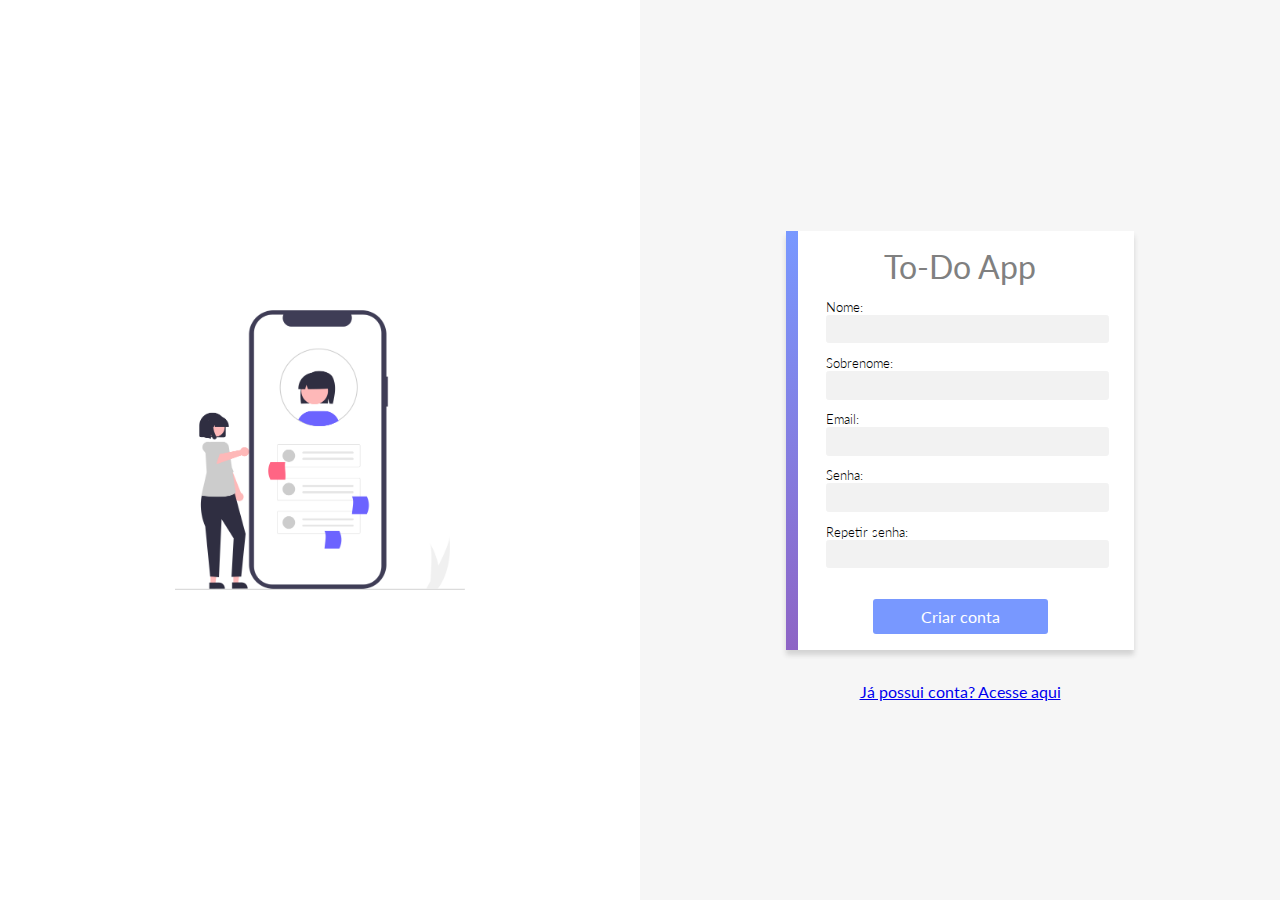
==== signup.html @ e2c460b7 "primeiroCommitValidacaoCadastro" ====
<!DOCTYPE html>
<html lang="pt-BR">

<head>
  <meta charset="UTF-8">
  <meta http-equiv="X-UA-Compatible" content="IE=edge">
  <meta name="viewport" content="width=device-width, initial-scale=1.0">
  <title>To-Do App</title>

  <!-- ---------------- estilos compartilhados entre login e signup ---------------- -->
  <link rel="stylesheet" href="styles/acesso.css">

  <!-- ---------------------- lógica aplicada no registro -------------------- -->
  <script src="/scripts/utils.js"></script>
  <script src="/scripts/signup.js"></script>

</head>

<body>

  <div class="left">
    <img src="./assets/pessoa-signup.png" alt="">
  </div>
  <div class="right">
    <form>
      <div class="form-header">
        <p>To-Do App</p>
      </div>

      <label>
        Nome:
        <input type="text">
        <div class="mensagem"></div>
      </label>
      <label>
        Sobrenome:
        <input type="text">
        <div class="mensagem"></div>
      </label>
      <label>
        Email:
        <input type="email">
        <div class="mensagem"></div>
      </label>
      <label>
        Senha:
        <input type="password">
        <div class="mensagem"></div>
      </label>
      <label>
        Repetir senha:
        <input type="password">
        <div class="mensagem"></div>
      </label>

      <button>Criar conta</button>

    </form>
    <div class="ingressar">
      <a href="index.html">Já possui conta? Acesse aqui</a>
    </div>
  </div>

  <script src="/scripts/script.js"></script>
</body>

</html>
---- styles/acesso.css ----
@import url('./common.css');

body{
  display: flex;
}

h1 {
  color: rgb(116, 116, 116);
  font-weight: 300;
  margin: .5em 0;
}

form {
  position: relative;
  max-width: 26em;
  background-color: white;
  display: flex;
  align-items: center;
  flex-direction: column;
  margin: 2em auto;
  box-shadow: 0 5px 5px lightgrey;
  padding: 1em 2.5em;
  box-sizing: border-box;
}

form:after {
  position: absolute;
  content: '';
  width: .7em;
  height: 100%;
  top: 0;
  left: 0;
  background: linear-gradient(var(--primary), var(--secondary));
}


input {
  width: 100%;
  padding: .4em .5em;
  background-color: var(--app-grey);
  border: 1px solid var(--app-grey);
  border-radius: .2em;
}

input:focus {
  outline: none;
  border: 1px solid lightgrey;
}

label {
  width: 100%;
  font-weight: 300;
  margin-bottom: -.1em;
  margin-top: 1em;
  font-size: .8em;
}

button {
  padding: .5em 3em;
  background-color: var(--primary);
  color: white;
  margin-top: 2em;
  font-weight: 400;
  font-size: 1em;
}

.form-header {
  color: grey;
  font-size: 2em;
}
.ingressar{
  text-align: center;
}
.left{
  width: 50%;  
  background-color: white;
  text-align: center;
  display: flex;
  align-items: center;
  justify-content: center;
}
.left img{
  width:60%;
}
.right{
  width: 50%;
  display: flex;
  flex-direction: column;
  align-items: center;
  justify-content: center;
}
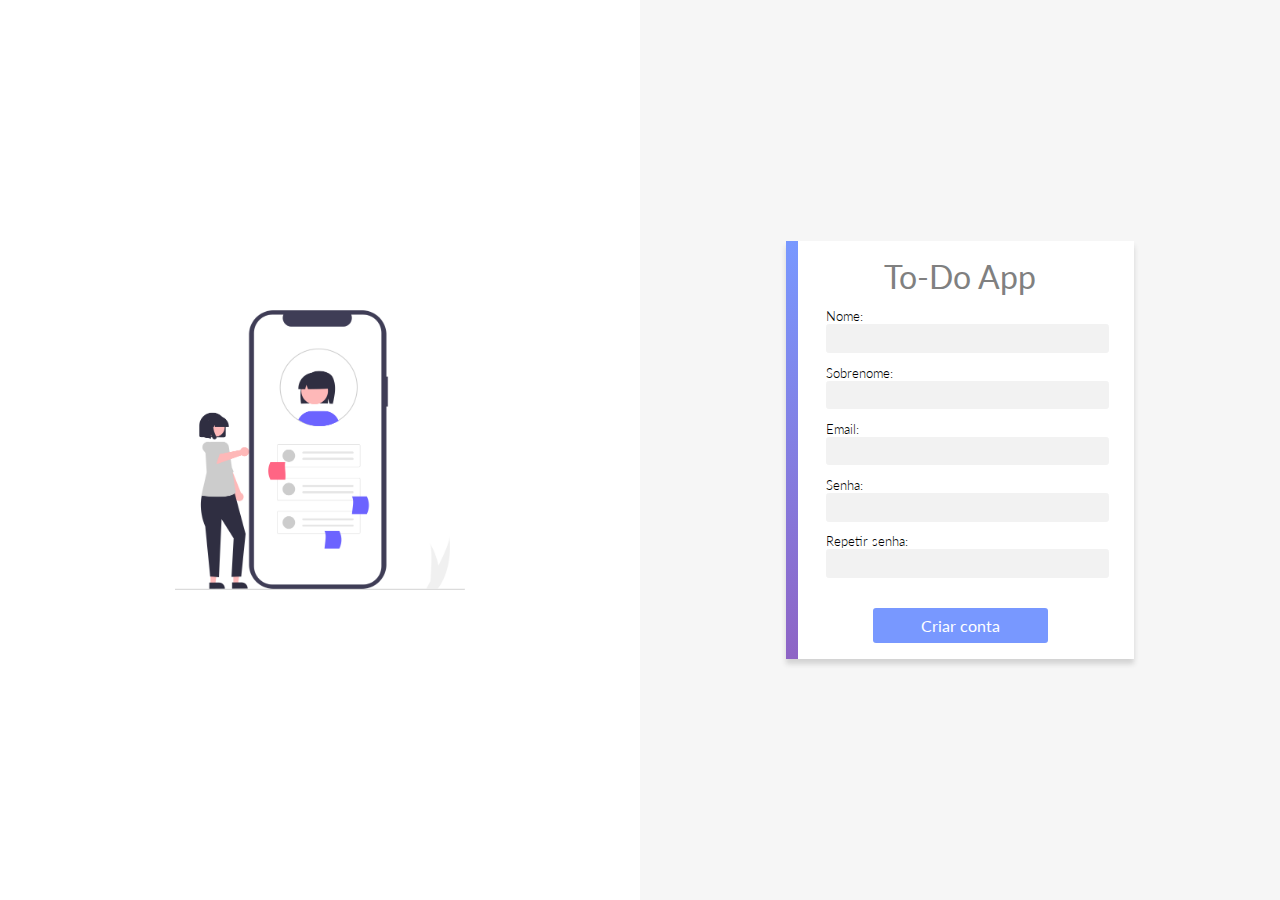
==== commit 72071877: "solução" ====
--- a/signup.html
+++ b/signup.html
@@ -11,8 +11,8 @@
   <link rel="stylesheet" href="styles/acesso.css">
 
   <!-- ---------------------- lógica aplicada no registro -------------------- -->
-  <script src="/scripts/utils.js"></script>
-  <script src="/scripts/signup.js"></script>
+  <!-- <script src="/scripts/utils.js"></script>
+  <script src="/scripts/signup.js"></script> -->
 
 </head>
 
@@ -30,38 +30,38 @@
       <label>
         Nome:
         <input type="text">
-        <div class="mensagem"></div>
+        <div style="color:red;" class="mensagem"></div>
       </label>
       <label>
         Sobrenome:
         <input type="text">
-        <div class="mensagem"></div>
+        <div style="color:red;" class="mensagem"></div>
       </label>
       <label>
         Email:
         <input type="email">
-        <div class="mensagem"></div>
+        <div style="color:red;" class="mensagem"></div>
       </label>
       <label>
         Senha:
         <input type="password">
-        <div class="mensagem"></div>
+        <div style="color:red;" class="mensagem"></div>
       </label>
       <label>
         Repetir senha:
         <input type="password">
-        <div class="mensagem"></div>
+        <div style="color:red;" class="mensagem"></div>
       </label>
 
-      <button>Criar conta</button>
+      <button type="button">Criar conta</button>
 
     </form>
-    <div class="ingressar">
+    <!-- <div class="ingressar">
       <a href="index.html">Já possui conta? Acesse aqui</a>
-    </div>
+    </div> -->
   </div>
 
-  <script src="/scripts/script.js"></script>
+  <script src="./scripts/script.js"></script>
 </body>
 
 </html>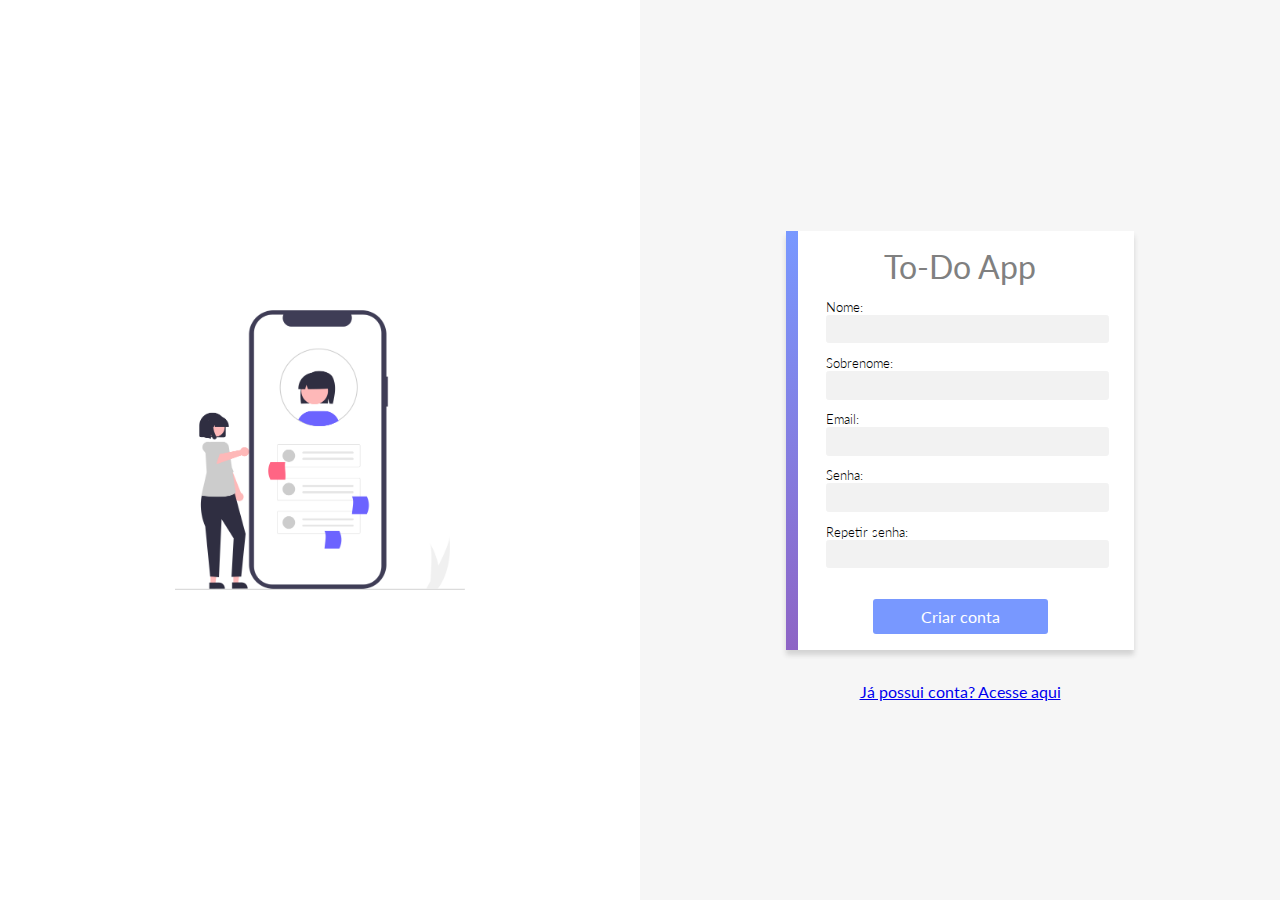
==== commit ebe99899: "segunda versão solida" ====
--- a/signup.html
+++ b/signup.html
@@ -23,6 +23,11 @@
   </div>
   <div class="right">
     <form>
+      <div class="msm-Api">
+        <p class="texto-api">
+          
+        </p>
+      </div>
       <div class="form-header">
         <p>To-Do App</p>
       </div>
@@ -56,12 +61,12 @@
       <button type="button">Criar conta</button>
 
     </form>
-    <!-- <div class="ingressar">
+    <div class="ingressar">
       <a href="index.html">Já possui conta? Acesse aqui</a>
-    </div> -->
+    </div>
   </div>
 
-  <script src="./scripts/script.js"></script>
+  <script type="module" src="./scripts/script.js"></script>
 </body>
 
 </html>--- a/styles/acesso.css
+++ b/styles/acesso.css
@@ -88,4 +88,4 @@
   flex-direction: column;
   align-items: center;
   justify-content: center;
-}+}
